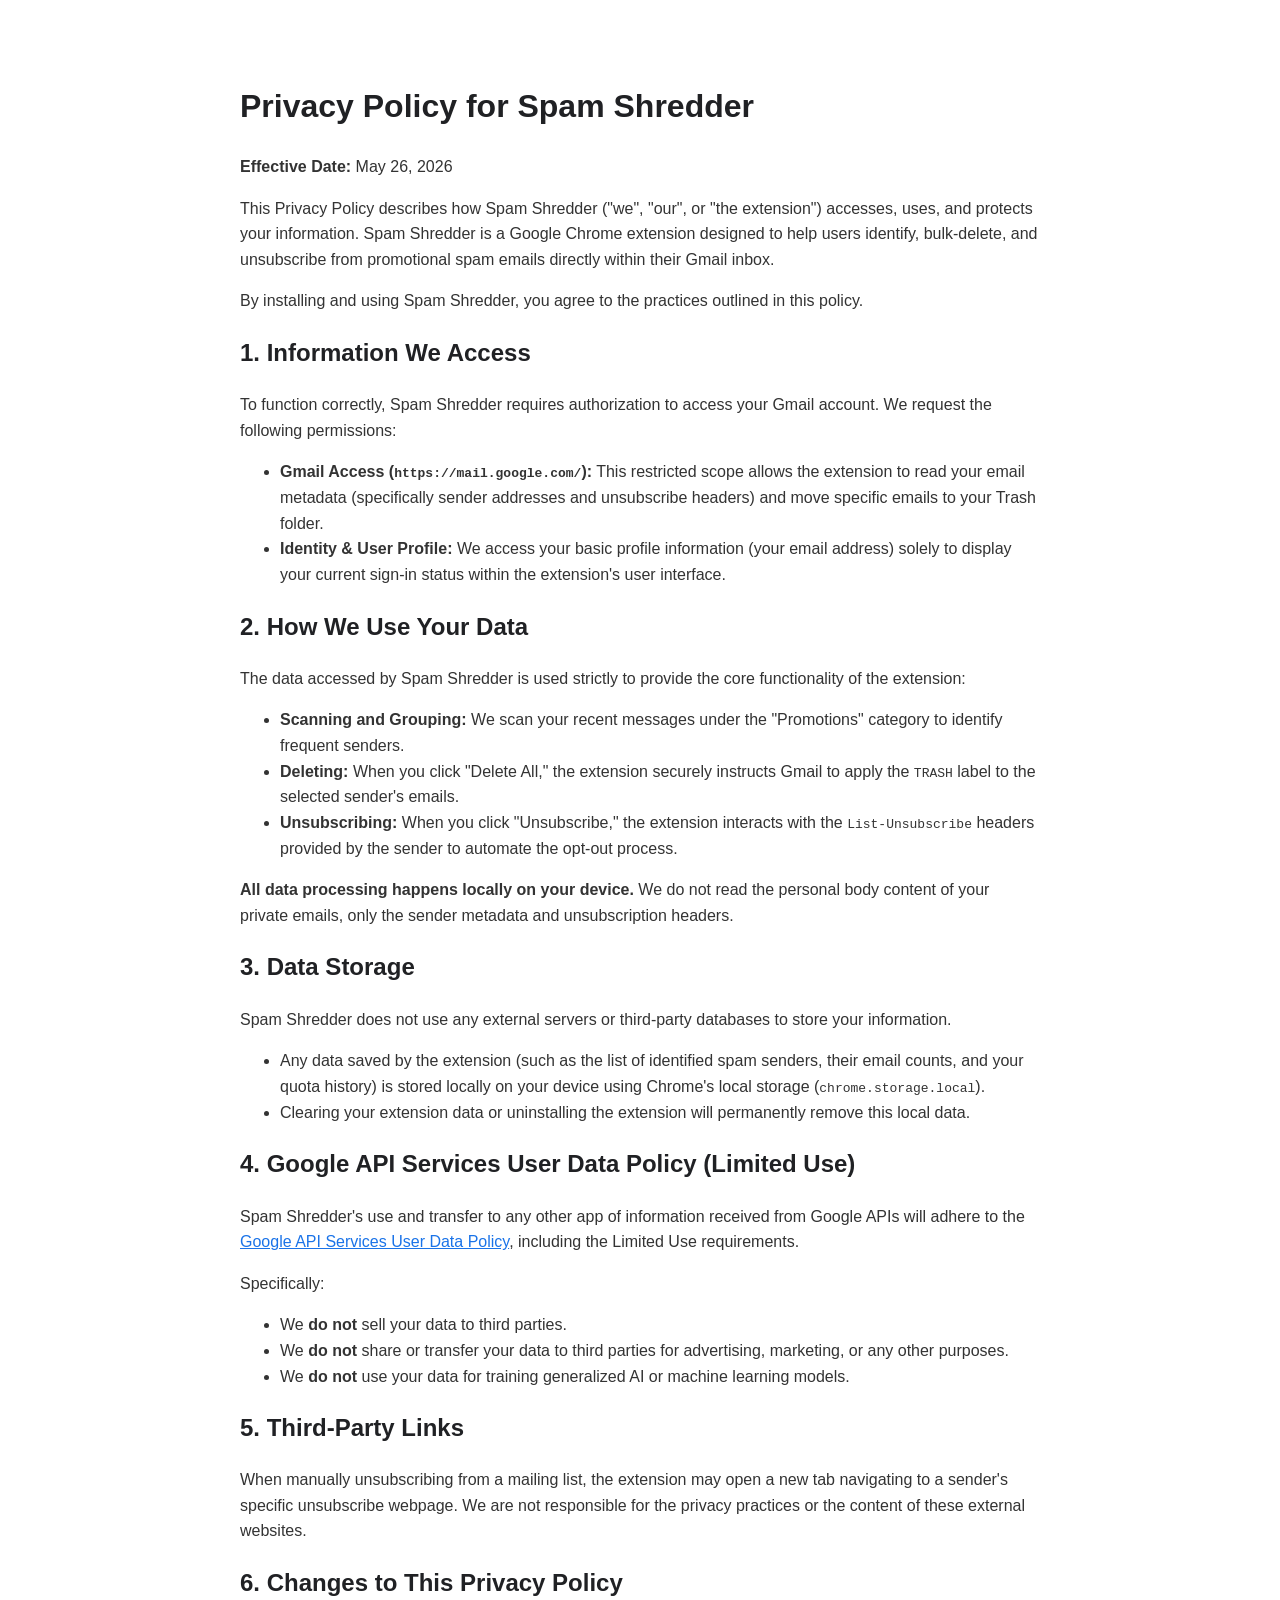
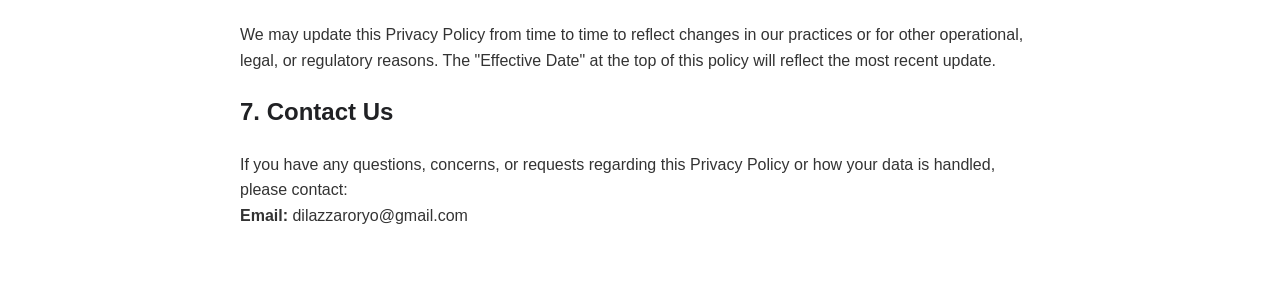
==== privacy.html @ 07818430 "Add Privacy Policy page for Spam Shredder" ====
<!DOCTYPE html>
<html lang="en">
<head>
    <meta charset="UTF-8">
    <meta name="viewport" content="width=device-width, initial-scale=1.0">
    <title>Privacy Policy - Spam Shredder</title>
    <style>
        body { font-family: Arial, sans-serif; line-height: 1.6; max-width: 800px; margin: 40px auto; padding: 20px; color: #333; }
        h1, h2 { color: #202124; }
        a { color: #1a73e8; }
    </style>
</head>
<body>

    <h1>Privacy Policy for Spam Shredder</h1>
    <p><strong>Effective Date:</strong> May 26, 2026</p>

    <p>This Privacy Policy describes how Spam Shredder ("we", "our", or "the extension") accesses, uses, and protects your information. Spam Shredder is a Google Chrome extension designed to help users identify, bulk-delete, and unsubscribe from promotional spam emails directly within their Gmail inbox.</p>
    <p>By installing and using Spam Shredder, you agree to the practices outlined in this policy.</p>

    <h2>1. Information We Access</h2>
    <p>To function correctly, Spam Shredder requires authorization to access your Gmail account. We request the following permissions:</p>
    <ul>
        <li><strong>Gmail Access (<code>https://mail.google.com/</code>):</strong> This restricted scope allows the extension to read your email metadata (specifically sender addresses and unsubscribe headers) and move specific emails to your Trash folder.</li>
        <li><strong>Identity & User Profile:</strong> We access your basic profile information (your email address) solely to display your current sign-in status within the extension's user interface.</li>
    </ul>

    <h2>2. How We Use Your Data</h2>
    <p>The data accessed by Spam Shredder is used strictly to provide the core functionality of the extension:</p>
    <ul>
        <li><strong>Scanning and Grouping:</strong> We scan your recent messages under the "Promotions" category to identify frequent senders.</li>
        <li><strong>Deleting:</strong> When you click "Delete All," the extension securely instructs Gmail to apply the <code>TRASH</code> label to the selected sender's emails.</li>
        <li><strong>Unsubscribing:</strong> When you click "Unsubscribe," the extension interacts with the <code>List-Unsubscribe</code> headers provided by the sender to automate the opt-out process.</li>
    </ul>
    <p><strong>All data processing happens locally on your device.</strong> We do not read the personal body content of your private emails, only the sender metadata and unsubscription headers.</p>

    <h2>3. Data Storage</h2>
    <p>Spam Shredder does not use any external servers or third-party databases to store your information.</p>
    <ul>
        <li>Any data saved by the extension (such as the list of identified spam senders, their email counts, and your quota history) is stored locally on your device using Chrome's local storage (<code>chrome.storage.local</code>).</li>
        <li>Clearing your extension data or uninstalling the extension will permanently remove this local data.</li>
    </ul>

    <h2>4. Google API Services User Data Policy (Limited Use)</h2>
    <p>Spam Shredder's use and transfer to any other app of information received from Google APIs will adhere to the <a href="https://developers.google.com/terms/api-services-user-data-policy" target="_blank">Google API Services User Data Policy</a>, including the Limited Use requirements.</p>
    <p>Specifically:</p>
    <ul>
        <li>We <strong>do not</strong> sell your data to third parties.</li>
        <li>We <strong>do not</strong> share or transfer your data to third parties for advertising, marketing, or any other purposes.</li>
        <li>We <strong>do not</strong> use your data for training generalized AI or machine learning models.</li>
    </ul>

    <h2>5. Third-Party Links</h2>
    <p>When manually unsubscribing from a mailing list, the extension may open a new tab navigating to a sender's specific unsubscribe webpage. We are not responsible for the privacy practices or the content of these external websites.</p>

    <h2>6. Changes to This Privacy Policy</h2>
    <p>We may update this Privacy Policy from time to time to reflect changes in our practices or for other operational, legal, or regulatory reasons. The "Effective Date" at the top of this policy will reflect the most recent update.</p>

    <h2>7. Contact Us</h2>
    <p>If you have any questions, concerns, or requests regarding this Privacy Policy or how your data is handled, please contact:<br>
    <strong>Email:</strong> dilazzaroryo@gmail.com</p>

</body>
</html>
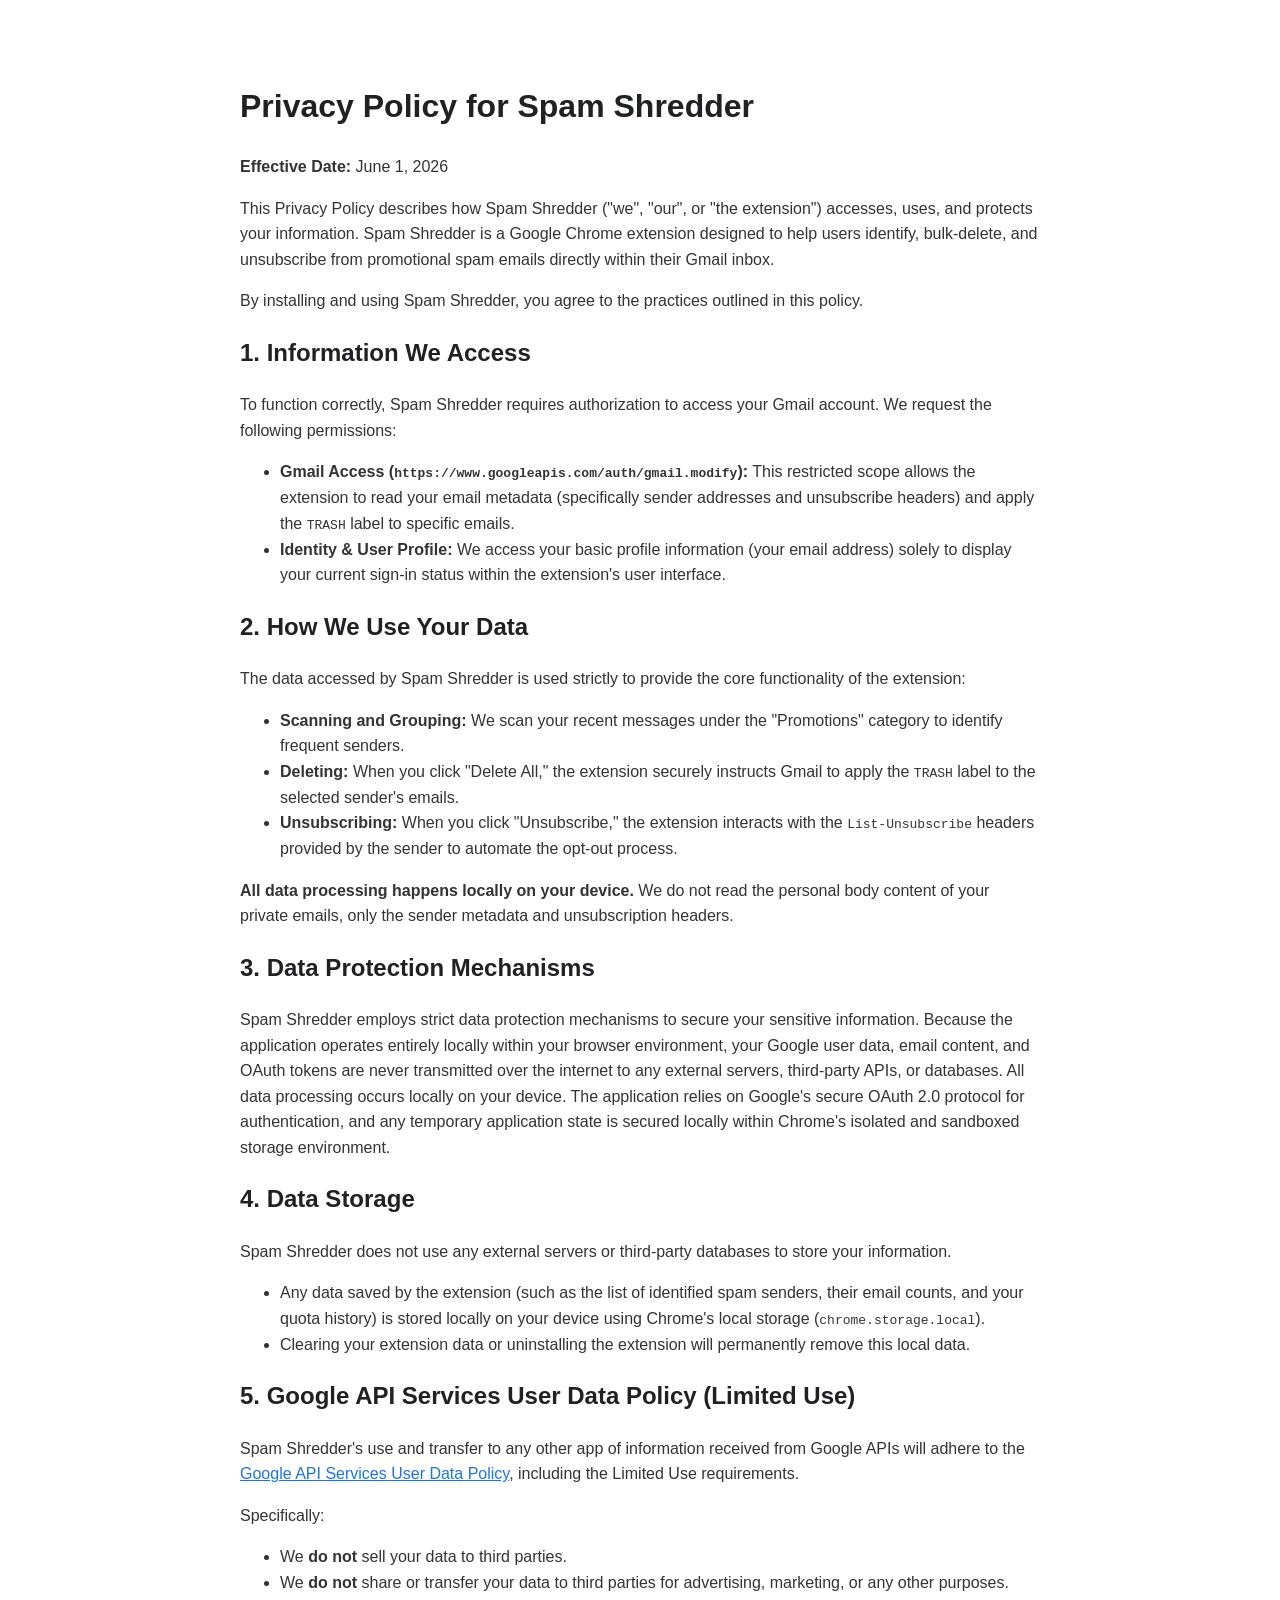
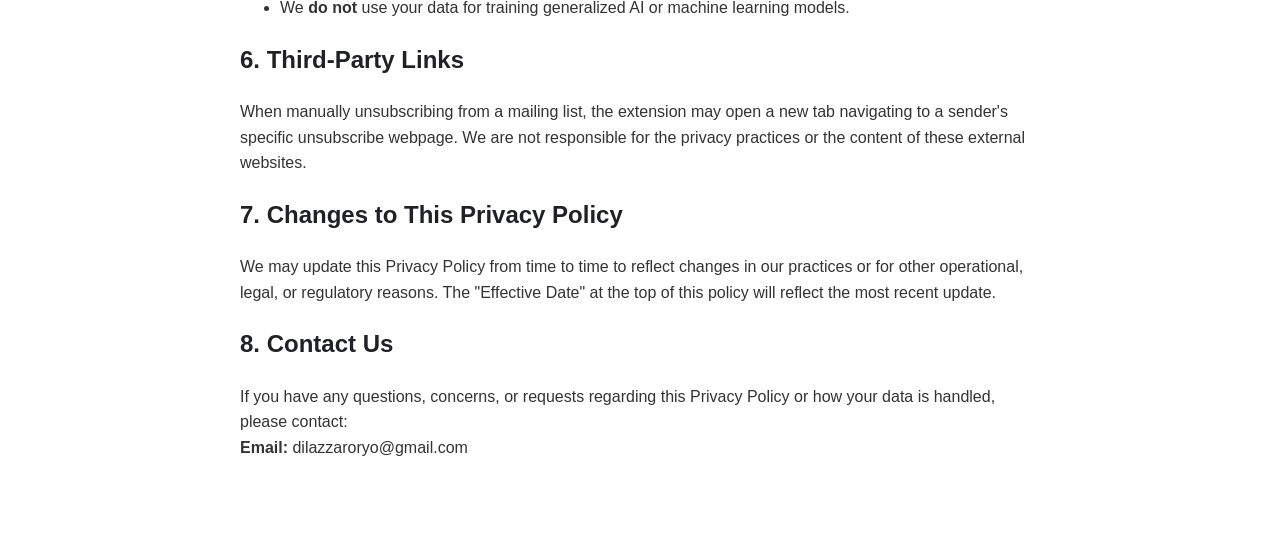
==== commit 9f480403: "Update privacy.html" ====
--- a/privacy.html
+++ b/privacy.html
@@ -13,7 +13,7 @@
 <body>
 
     <h1>Privacy Policy for Spam Shredder</h1>
-    <p><strong>Effective Date:</strong> May 26, 2026</p>
+    <p><strong>Effective Date:</strong> June 1, 2026</p>
 
     <p>This Privacy Policy describes how Spam Shredder ("we", "our", or "the extension") accesses, uses, and protects your information. Spam Shredder is a Google Chrome extension designed to help users identify, bulk-delete, and unsubscribe from promotional spam emails directly within their Gmail inbox.</p>
     <p>By installing and using Spam Shredder, you agree to the practices outlined in this policy.</p>
@@ -21,7 +21,7 @@
     <h2>1. Information We Access</h2>
     <p>To function correctly, Spam Shredder requires authorization to access your Gmail account. We request the following permissions:</p>
     <ul>
-        <li><strong>Gmail Access (<code>https://mail.google.com/</code>):</strong> This restricted scope allows the extension to read your email metadata (specifically sender addresses and unsubscribe headers) and move specific emails to your Trash folder.</li>
+        <li><strong>Gmail Access (<code>https://www.googleapis.com/auth/gmail.modify</code>):</strong> This restricted scope allows the extension to read your email metadata (specifically sender addresses and unsubscribe headers) and apply the <code>TRASH</code> label to specific emails.</li>
         <li><strong>Identity & User Profile:</strong> We access your basic profile information (your email address) solely to display your current sign-in status within the extension's user interface.</li>
     </ul>
 
@@ -34,14 +34,17 @@
     </ul>
     <p><strong>All data processing happens locally on your device.</strong> We do not read the personal body content of your private emails, only the sender metadata and unsubscription headers.</p>
 
-    <h2>3. Data Storage</h2>
+    <h2>3. Data Protection Mechanisms</h2>
+    <p>Spam Shredder employs strict data protection mechanisms to secure your sensitive information. Because the application operates entirely locally within your browser environment, your Google user data, email content, and OAuth tokens are never transmitted over the internet to any external servers, third-party APIs, or databases. All data processing occurs locally on your device. The application relies on Google's secure OAuth 2.0 protocol for authentication, and any temporary application state is secured locally within Chrome's isolated and sandboxed storage environment.</p>
+
+    <h2>4. Data Storage</h2>
     <p>Spam Shredder does not use any external servers or third-party databases to store your information.</p>
     <ul>
         <li>Any data saved by the extension (such as the list of identified spam senders, their email counts, and your quota history) is stored locally on your device using Chrome's local storage (<code>chrome.storage.local</code>).</li>
         <li>Clearing your extension data or uninstalling the extension will permanently remove this local data.</li>
     </ul>
 
-    <h2>4. Google API Services User Data Policy (Limited Use)</h2>
+    <h2>5. Google API Services User Data Policy (Limited Use)</h2>
     <p>Spam Shredder's use and transfer to any other app of information received from Google APIs will adhere to the <a href="https://developers.google.com/terms/api-services-user-data-policy" target="_blank">Google API Services User Data Policy</a>, including the Limited Use requirements.</p>
     <p>Specifically:</p>
     <ul>
@@ -50,13 +53,13 @@
         <li>We <strong>do not</strong> use your data for training generalized AI or machine learning models.</li>
     </ul>
 
-    <h2>5. Third-Party Links</h2>
+    <h2>6. Third-Party Links</h2>
     <p>When manually unsubscribing from a mailing list, the extension may open a new tab navigating to a sender's specific unsubscribe webpage. We are not responsible for the privacy practices or the content of these external websites.</p>
 
-    <h2>6. Changes to This Privacy Policy</h2>
+    <h2>7. Changes to This Privacy Policy</h2>
     <p>We may update this Privacy Policy from time to time to reflect changes in our practices or for other operational, legal, or regulatory reasons. The "Effective Date" at the top of this policy will reflect the most recent update.</p>
 
-    <h2>7. Contact Us</h2>
+    <h2>8. Contact Us</h2>
     <p>If you have any questions, concerns, or requests regarding this Privacy Policy or how your data is handled, please contact:<br>
     <strong>Email:</strong> dilazzaroryo@gmail.com</p>
 
